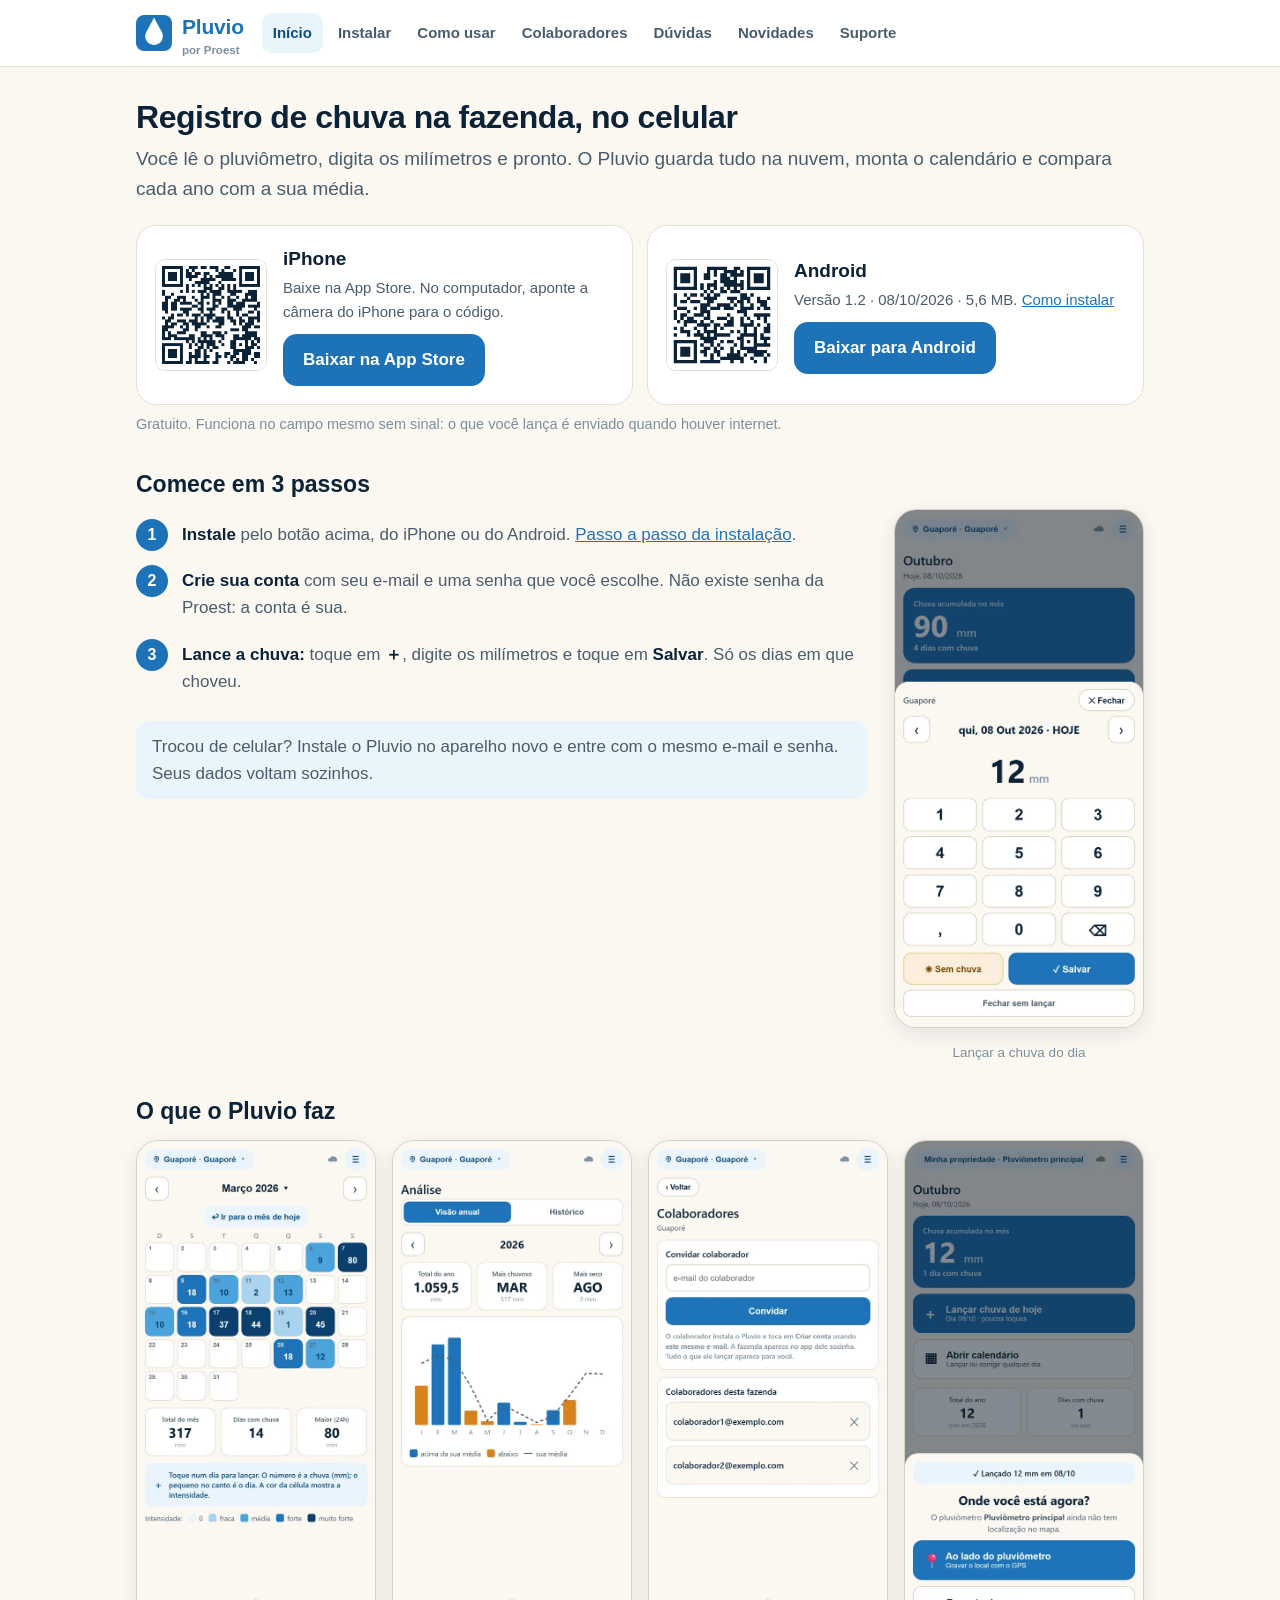
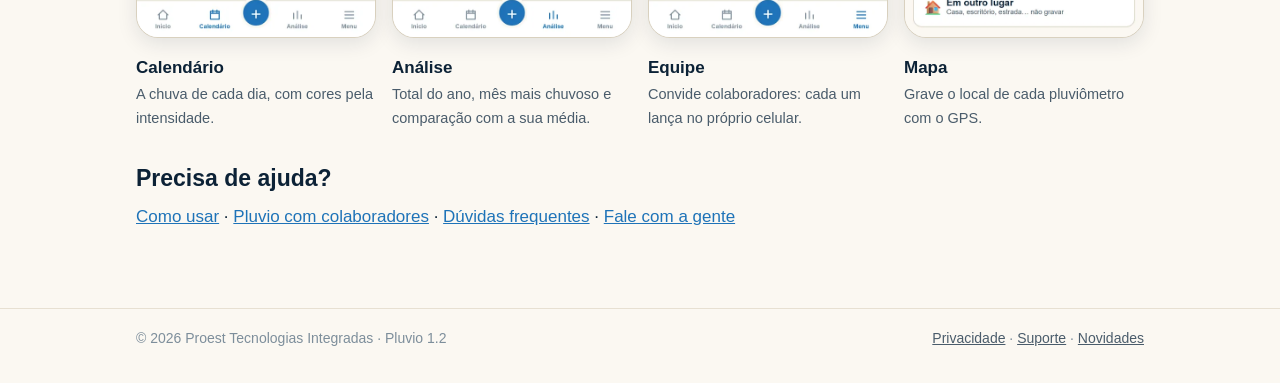
==== index.html @ afd77f67 "Portal: Pluvio 1.2 (5.6 MB)" ====
<!doctype html><html lang="pt-BR"><head><meta charset="utf-8">
<meta name="viewport" content="width=device-width, initial-scale=1">
<title>Pluvio — registro de chuva na fazenda</title>
<meta name="description" content="Baixe o Pluvio para iPhone ou Android e registre a chuva da fazenda no celular, com os dados guardados na nuvem.">
<meta name="robots" content="noindex">
<meta name="theme-color" content="#1E73B8">
<link rel="icon" href="img/favicon.png"><link rel="apple-touch-icon" href="img/apple-touch-icon.png">
<link rel="stylesheet" href="estilo.css?v=6ad7abf7">
</head><body>
<header class="topo"><div class="in"><a class="marca" href="index.html"><img src="img/icone-192.png" alt=""><div><b>Pluvio</b><span>por Proest</span></div></a><nav aria-label="Páginas"><a href="index.html" aria-current="page">Início</a><a href="instalar.html">Instalar</a><a href="usar.html">Como usar</a><a href="colaboradores.html">Colaboradores</a><a href="duvidas.html">Dúvidas</a><a href="novidades.html">Novidades</a><a href="suporte.html">Suporte</a></nav></div></header>
<main>
  <h1>Registro de chuva na fazenda, no celular</h1>
  <p class="lead">Você lê o pluviômetro, digita os milímetros e pronto. O Pluvio guarda tudo na nuvem, monta o calendário e compara cada ano com a sua média.</p>

  <div class="baixar">
    <div class="bx">
      <img class="qr" src="img/qr-iphone.png" alt="QR Code para baixar na App Store">
      <div>
        <h3>iPhone</h3>
        <p>Baixe na App Store. No computador, aponte a câmera do iPhone para o código.</p>
        <a class="btn" href="https://apps.apple.com/br/app/pluvio/id6794917631">Baixar na App Store</a>
      </div>
    </div>
    <div class="bx">
      <img class="qr" src="img/qr-android.png" alt="QR Code para baixar o Pluvio para Android">
      <div>
        <h3>Android</h3>
        <p>Versão 1.2 · 08/10/2026 · 5,6 MB. <a href="instalar.html#android">Como instalar</a></p>
        <a class="btn" href="downloads/Pluvio.apk" download>Baixar para Android</a>
      </div>
    </div>
  </div>
  <p class="muted">Gratuito. Funciona no campo mesmo sem sinal: o que você lança é enviado quando houver internet.</p>

  <h2>Comece em 3 passos</h2>
  <div class="tela">
    <div>
      <ol class="passos">
        <li><strong>Instale</strong> pelo botão acima, do iPhone ou do Android. <a href="instalar.html">Passo a passo da instalação</a>.</li>
        <li><strong>Crie sua conta</strong> com seu e-mail e uma senha que você escolhe. Não existe senha da Proest: a conta é sua.</li>
        <li><strong>Lance a chuva:</strong> toque em <strong>＋</strong>, digite os milímetros e toque em <strong>Salvar</strong>. Só os dias em que choveu.</li>
      </ol>
      <div class="dica">Trocou de celular? Instale o Pluvio no aparelho novo e entre com o mesmo e-mail e senha. Seus dados voltam sozinhos.</div>
    </div>
    <figure><img src="img/tela-teclado.webp" alt="Tela de lançamento de chuva com teclado numérico" loading="lazy"><figcaption>Lançar a chuva do dia</figcaption></figure>
  </div>

  <h2>O que o Pluvio faz</h2>
  <div class="galeria">
    <figure><img src="img/tela-calendario.webp" alt="Calendário do mês com a chuva de cada dia" loading="lazy">
      <h3>Calendário</h3><p>A chuva de cada dia, com cores pela intensidade.</p></figure>
    <figure><img src="img/tela-analise.webp" alt="Análise anual com gráfico de chuva por mês" loading="lazy">
      <h3>Análise</h3><p>Total do ano, mês mais chuvoso e comparação com a sua média.</p></figure>
    <figure><img src="img/tela-colaboradores.webp" alt="Tela para convidar colaboradores por e-mail" loading="lazy">
      <h3>Equipe</h3><p>Convide colaboradores: cada um lança no próprio celular.</p></figure>
    <figure><img src="img/tela-local.webp" alt="Pergunta do app: Onde você está agora?" loading="lazy">
      <h3>Mapa</h3><p>Grave o local de cada pluviômetro com o GPS.</p></figure>
  </div>

  <h2>Precisa de ajuda?</h2>
  <p><a href="usar.html">Como usar</a> · <a href="colaboradores.html">Pluvio com colaboradores</a> · <a href="duvidas.html">Dúvidas frequentes</a> · <a href="suporte.html">Fale com a gente</a></p>
</main>
<footer class="rodape"><div class="in"><span>© 2026 Proest Tecnologias Integradas · Pluvio 1.2</span><span><a href="privacidade.html">Privacidade</a> · <a href="suporte.html">Suporte</a> · <a href="novidades.html">Novidades</a></span></div></footer>
</body></html>
---- estilo.css ----
/* Portal do Pluvio — mesmas cores do app */
:root{
  --bg:#FBF8F2; --card:#ffffff; --line:#E7E0D2; --line2:#D9D1BF;
  --ink:#0c2236; --ink2:#4A5C6B; --ink3:#7d8e9b;
  --rain:#1E73B8; --rain-d:#0E4C82; --rain-50:#EAF4FB;
  --amber-bg:#FAEEDA; --amber-ink:#7A4708; --ok:#2f7d4f;
}
@media (prefers-color-scheme: dark){
  :root:not([data-theme="light"]){
    --bg:#0a1622; --card:#13263d; --line:#22405e; --line2:#2c4a68;
    --ink:#f2f7fc; --ink2:#b3c6d8; --ink3:#7e96ac;
    --rain:#4BA3DC; --rain-d:#8fc8ff; --rain-50:#16364f; --amber-bg:#3a2a12; --amber-ink:#f3c98a; --ok:#5fbf85;
  }
}
:root[data-theme="dark"]{
  --bg:#0a1622; --card:#13263d; --line:#22405e; --line2:#2c4a68;
  --ink:#f2f7fc; --ink2:#b3c6d8; --ink3:#7e96ac;
  --rain:#4BA3DC; --rain-d:#8fc8ff; --rain-50:#16364f; --amber-bg:#3a2a12; --amber-ink:#f3c98a; --ok:#5fbf85;
}
*{box-sizing:border-box}
html{-webkit-text-size-adjust:100%}
body{margin:0;background:var(--bg);color:var(--ink);font-family:-apple-system,BlinkMacSystemFont,"Segoe UI",Roboto,Helvetica,Arial,sans-serif;font-size:17px;line-height:1.6}
a{color:var(--rain)}
img{max-width:100%;height:auto}
strong{color:var(--ink)}

/* topo */
.topo{background:var(--card);border-bottom:1px solid var(--line);position:sticky;top:0;z-index:10}
.topo .in{max-width:1040px;margin:0 auto;padding:10px 16px;display:flex;align-items:center;gap:18px}
.marca{display:flex;align-items:center;gap:10px;text-decoration:none;color:var(--ink);flex:none}
.marca img{width:36px;height:36px}
.marca b{font-size:21px;letter-spacing:-.01em;color:var(--rain)}
.marca span{display:block;font-size:11.5px;color:var(--ink3);font-weight:600;line-height:1;margin-top:1px}
nav{display:flex;gap:4px;overflow-x:auto;scrollbar-width:none;-webkit-overflow-scrolling:touch}
nav::-webkit-scrollbar{display:none}
nav a{white-space:nowrap;text-decoration:none;color:var(--ink2);font-size:15px;font-weight:600;padding:8px 11px;border-radius:10px}
nav a:hover{background:var(--rain-50);color:var(--rain-d)}
nav a[aria-current="page"]{background:var(--rain-50);color:var(--rain-d)}
@media (max-width:760px){
  .topo .in{flex-direction:column;align-items:stretch;gap:6px;padding:10px 12px 6px}
  nav{margin:0 -12px;padding:0 8px 2px}
}

/* conteúdo */
main{max-width:1040px;margin:0 auto;padding:26px 16px 40px}
.estreito{max-width:760px}
h1{font-size:32px;line-height:1.15;margin:6px 0 8px;letter-spacing:-.015em}
h2{font-size:23px;line-height:1.25;margin:34px 0 10px}
h3{font-size:19px;margin:22px 0 6px}
p{margin:8px 0}
.lead{font-size:19px;color:var(--ink2);margin:0 0 6px}
.muted{color:var(--ink3);font-size:14.5px}
.card{background:var(--card);border:1px solid var(--line);border-radius:18px;padding:18px 20px;margin:14px 0}
.dica{background:var(--rain-50);border-radius:14px;padding:12px 16px;color:var(--ink2);margin:14px 0}
.alerta{background:var(--amber-bg);color:var(--amber-ink);border-radius:14px;padding:12px 16px;margin:14px 0}
.alerta strong{color:inherit}
ol.passos{list-style:none;counter-reset:p;padding:0;margin:10px 0}
ol.passos>li{counter-increment:p;position:relative;padding:2px 0 12px 46px;color:var(--ink2)}
ol.passos>li::before{content:counter(p);position:absolute;left:0;top:0;width:32px;height:32px;border-radius:50%;background:var(--rain);color:#fff;font-weight:700;font-size:16px;display:flex;align-items:center;justify-content:center}
ul{padding-left:22px;color:var(--ink2)}
li{margin:5px 0}

/* botões grandes de download */
.baixar{display:grid;grid-template-columns:1fr 1fr;gap:14px;margin:20px 0 6px}
.bx{background:var(--card);border:1px solid var(--line);border-radius:20px;padding:18px;display:flex;gap:16px;align-items:center}
.bx .qr{width:112px;height:112px;flex:none;border-radius:10px;border:1px solid var(--line)}
.bx h3{margin:0 0 2px;font-size:19px}
.bx p{margin:2px 0 10px;color:var(--ink2);font-size:15px}
.btn{display:inline-flex;align-items:center;justify-content:center;gap:8px;min-height:52px;padding:0 20px;border-radius:14px;background:var(--rain);color:#fff;font-weight:700;font-size:17px;text-decoration:none;border:0}
.btn:hover{filter:brightness(1.07)}
.btn.sec{background:var(--card);color:var(--ink);border:1.5px solid var(--line2)}
@media (max-width:760px){
  .baixar{grid-template-columns:1fr}
  .bx .qr{display:none}
  .bx .btn{width:100%}
}

/* telas do app */
.tela{display:grid;grid-template-columns:minmax(0,1fr) 250px;gap:26px;align-items:start;margin:10px 0 18px}
.tela figure{margin:0}
.tela figure img,.galeria img{width:100%;border-radius:22px;border:1px solid var(--line2);box-shadow:0 6px 20px rgba(12,34,54,.10);background:#fff}
.tela figcaption,.galeria figcaption{font-size:13.5px;color:var(--ink3);text-align:center;margin-top:6px}
@media (max-width:760px){
  .tela{grid-template-columns:1fr}
  .tela figure{max-width:250px;margin:0 auto}
}
.galeria{display:grid;grid-template-columns:repeat(4,1fr);gap:16px;margin:14px 0}
.galeria figure{margin:0}
.galeria h3{font-size:17px;margin:8px 0 2px}
.galeria p{font-size:14.5px;color:var(--ink2);margin:0}
@media (max-width:860px){ .galeria{grid-template-columns:repeat(2,1fr)} }

/* dúvidas */
details{background:var(--card);border:1px solid var(--line);border-radius:14px;margin:10px 0;padding:0 16px}
summary{cursor:pointer;font-weight:650;padding:14px 0;list-style:none;display:flex;justify-content:space-between;gap:12px}
summary::-webkit-details-marker{display:none}
summary::after{content:"+";color:var(--rain);font-size:22px;line-height:1;font-weight:400}
details[open] summary::after{content:"−"}
details>div{padding:0 0 14px;color:var(--ink2)}

/* novidades */
.versao{border-left:4px solid var(--rain);padding:2px 0 2px 16px;margin:18px 0}
.versao h3{margin:0}
.versao .data{color:var(--ink3);font-size:14.5px}
.tag{display:inline-block;font-size:12.5px;font-weight:700;background:var(--rain-50);color:var(--rain-d);border-radius:8px;padding:1px 8px;margin-left:8px;vertical-align:middle}

table{width:100%;border-collapse:collapse;font-size:15.5px}
th,td{padding:10px 8px;border-bottom:1px solid var(--line);text-align:left;vertical-align:top}
th{font-size:14px;color:var(--ink3);font-weight:600}
td.c{text-align:center;font-weight:600}
.sim{color:var(--ok)}.nao{color:var(--ink3)}

/* rodapé */
.rodape{border-top:1px solid var(--line);margin-top:30px}
.rodape .in{max-width:1040px;margin:0 auto;padding:18px 16px 34px;color:var(--ink3);font-size:14px;display:flex;flex-wrap:wrap;gap:8px 18px;justify-content:space-between}
.rodape a{color:var(--ink2)}
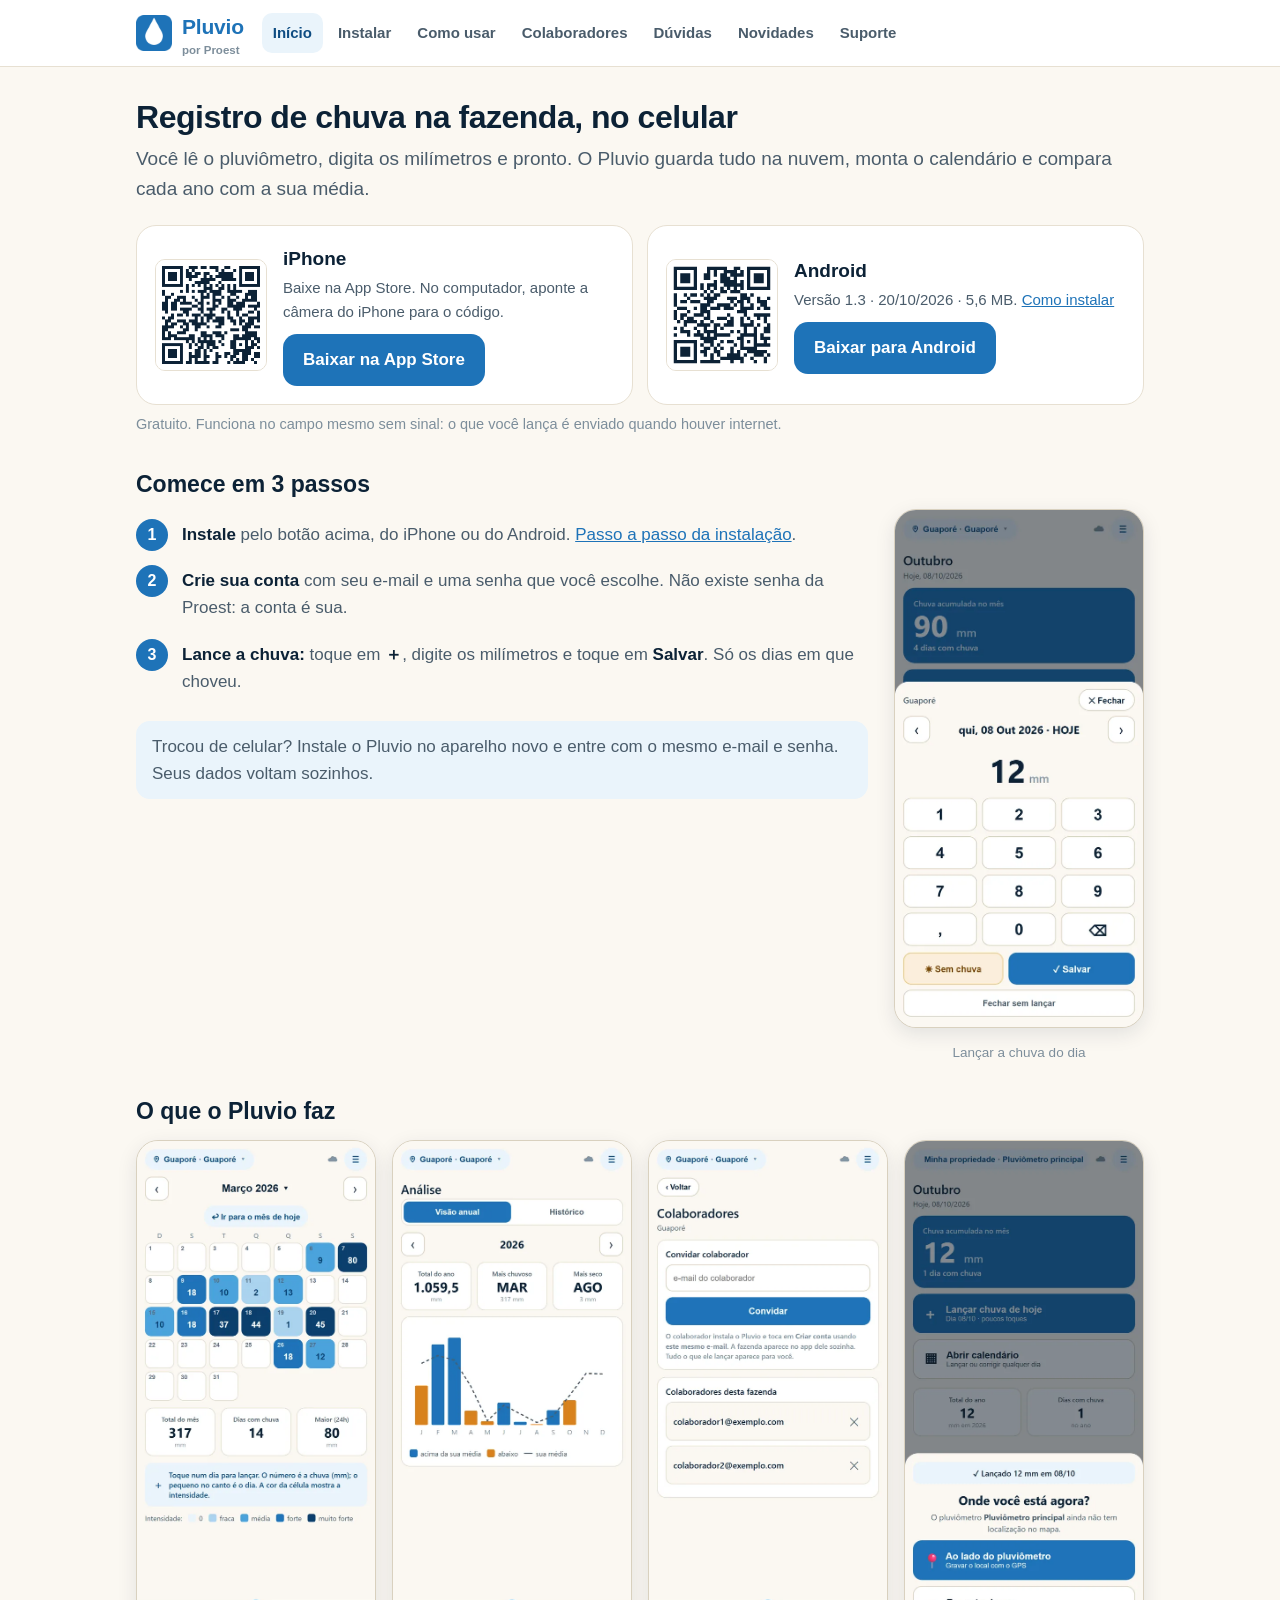
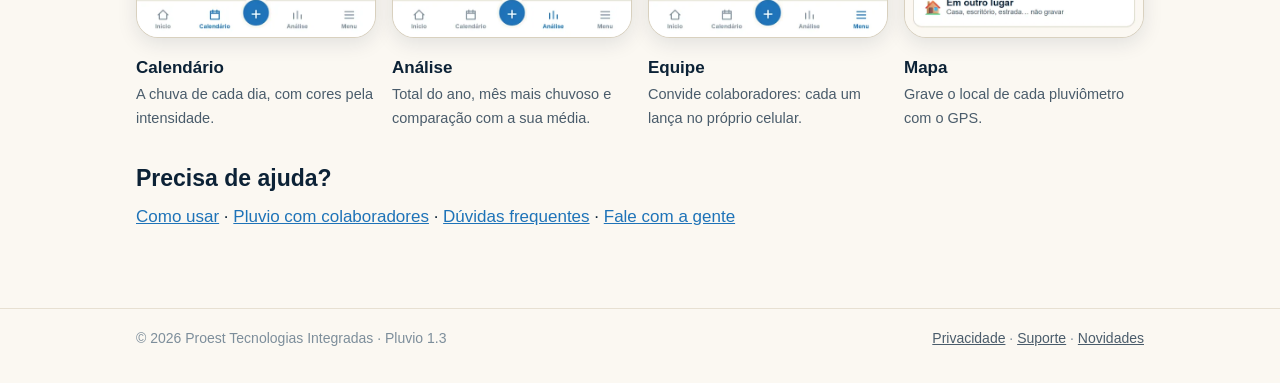
==== commit 2712d11e: "Portal: Pluvio 1.3 (5.6 MB)" ====
--- a/index.html
+++ b/index.html
@@ -25,7 +25,7 @@
       <img class="qr" src="img/qr-android.png" alt="QR Code para baixar o Pluvio para Android">
       <div>
         <h3>Android</h3>
-        <p>Versão 1.2 · 08/10/2026 · 5,6 MB. <a href="instalar.html#android">Como instalar</a></p>
+        <p>Versão 1.3 · 20/10/2026 · 5,6 MB. <a href="instalar.html#android">Como instalar</a></p>
         <a class="btn" href="downloads/Pluvio.apk" download>Baixar para Android</a>
       </div>
     </div>
@@ -60,6 +60,6 @@
   <h2>Precisa de ajuda?</h2>
   <p><a href="usar.html">Como usar</a> · <a href="colaboradores.html">Pluvio com colaboradores</a> · <a href="duvidas.html">Dúvidas frequentes</a> · <a href="suporte.html">Fale com a gente</a></p>
 </main>
-<footer class="rodape"><div class="in"><span>© 2026 Proest Tecnologias Integradas · Pluvio 1.2</span><span><a href="privacidade.html">Privacidade</a> · <a href="suporte.html">Suporte</a> · <a href="novidades.html">Novidades</a></span></div></footer>
+<footer class="rodape"><div class="in"><span>© 2026 Proest Tecnologias Integradas · Pluvio 1.3</span><span><a href="privacidade.html">Privacidade</a> · <a href="suporte.html">Suporte</a> · <a href="novidades.html">Novidades</a></span></div></footer>
 </body></html>
 
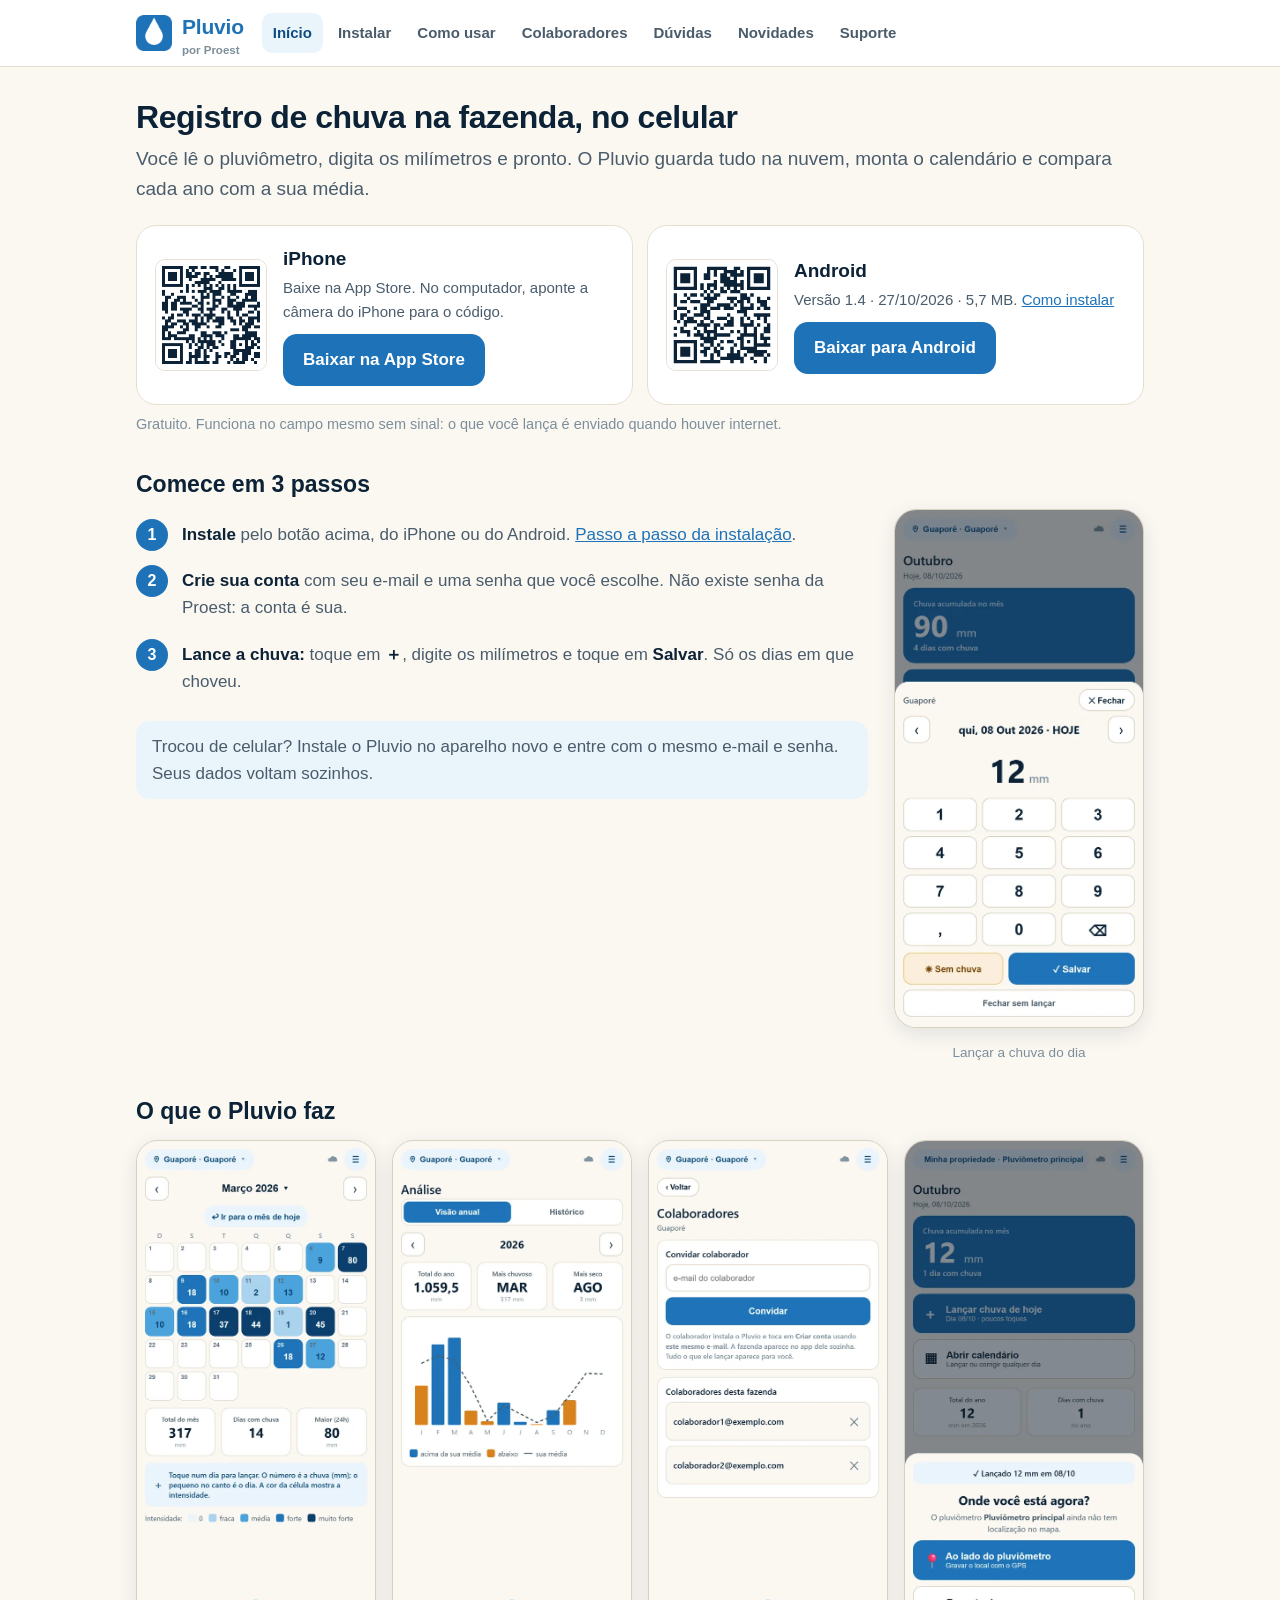
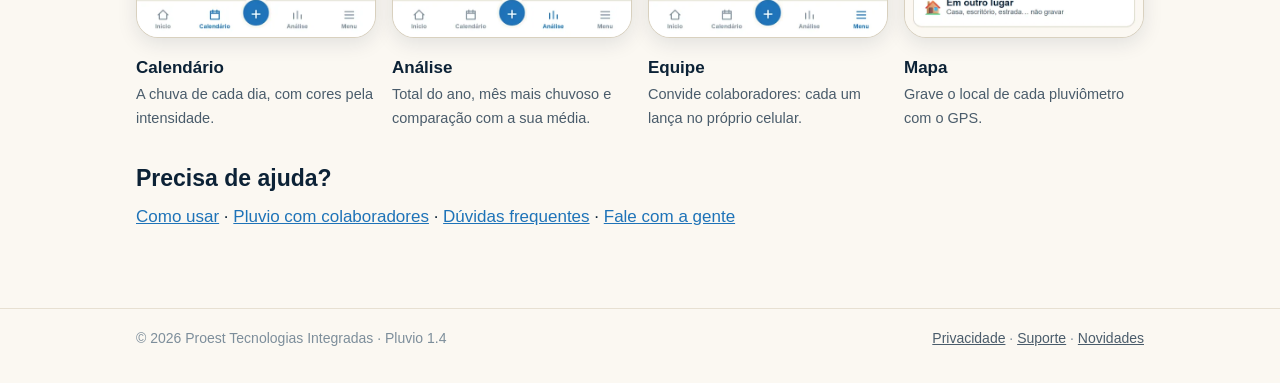
==== commit b85d29ba: "Portal: Pluvio 1.4 (5.7 MB)" ====
--- a/index.html
+++ b/index.html
@@ -25,7 +25,7 @@
       <img class="qr" src="img/qr-android.png" alt="QR Code para baixar o Pluvio para Android">
       <div>
         <h3>Android</h3>
-        <p>Versão 1.3 · 20/10/2026 · 5,6 MB. <a href="instalar.html#android">Como instalar</a></p>
+        <p>Versão 1.4 · 27/10/2026 · 5,7 MB. <a href="instalar.html#android">Como instalar</a></p>
         <a class="btn" href="downloads/Pluvio.apk" download>Baixar para Android</a>
       </div>
     </div>
@@ -60,6 +60,6 @@
   <h2>Precisa de ajuda?</h2>
   <p><a href="usar.html">Como usar</a> · <a href="colaboradores.html">Pluvio com colaboradores</a> · <a href="duvidas.html">Dúvidas frequentes</a> · <a href="suporte.html">Fale com a gente</a></p>
 </main>
-<footer class="rodape"><div class="in"><span>© 2026 Proest Tecnologias Integradas · Pluvio 1.3</span><span><a href="privacidade.html">Privacidade</a> · <a href="suporte.html">Suporte</a> · <a href="novidades.html">Novidades</a></span></div></footer>
+<footer class="rodape"><div class="in"><span>© 2026 Proest Tecnologias Integradas · Pluvio 1.4</span><span><a href="privacidade.html">Privacidade</a> · <a href="suporte.html">Suporte</a> · <a href="novidades.html">Novidades</a></span></div></footer>
 </body></html>
 
